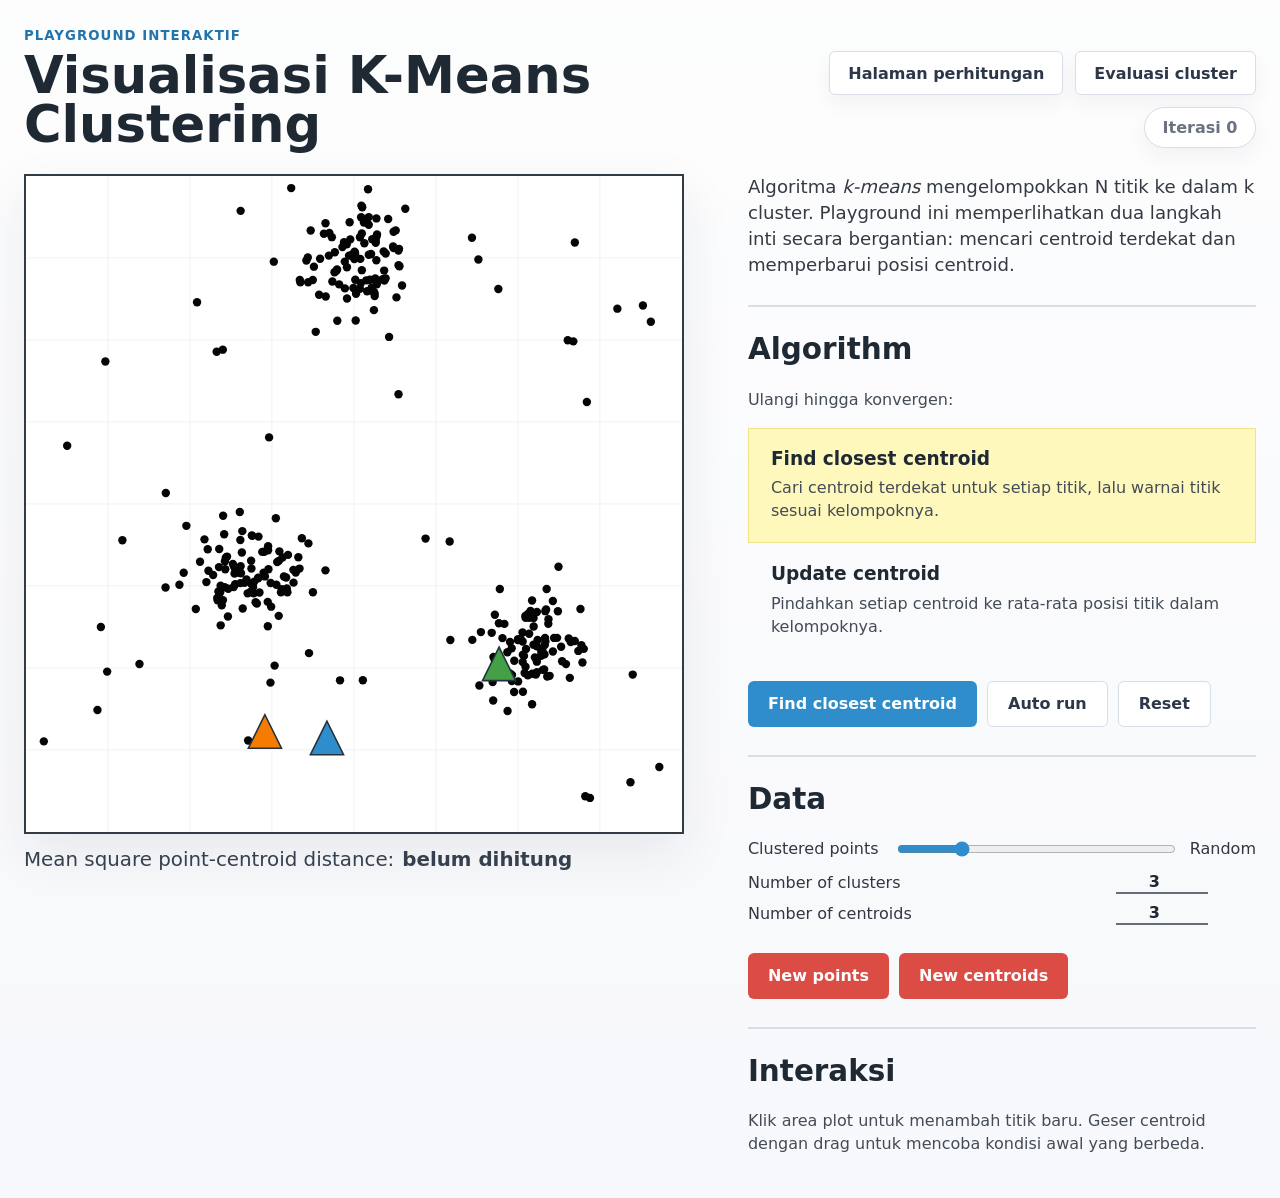
==== index.html @ 7e95393d "k-means" ====
<!doctype html>
<html lang="id">
  <head>
    <meta charset="utf-8" />
    <meta name="viewport" content="width=device-width, initial-scale=1" />
    <title>Visualisasi K-Means Clustering</title>
    <link rel="stylesheet" href="styles.css" />
  </head>
  <body>
    <main class="page-shell">
      <header class="topbar">
        <div>
          <p class="eyebrow">Playground Interaktif</p>
          <h1>Visualisasi K-Means Clustering</h1>
        </div>
        <nav class="page-actions" aria-label="Navigasi halaman">
          <a class="nav-button" href="calculation.html">Halaman perhitungan</a>
          <a class="nav-button" href="evaluation.html">Evaluasi cluster</a>
          <div class="status-pill" id="iterationStatus">Iterasi 0</div>
        </nav>
      </header>

      <section class="workspace" aria-label="Playground algoritma K-Means">
        <div class="plot-column">
          <div class="canvas-frame">
            <canvas id="plotCanvas" width="920" height="920" aria-label="Scatter plot K-Means"></canvas>
          </div>
          <div class="metric-row">
            <span>Mean square point-centroid distance:</span>
            <strong id="mseValue">belum dihitung</strong>
          </div>
        </div>

        <aside class="side-panel">
          <section class="intro">
            <p>
              Algoritma <em>k-means</em> mengelompokkan N titik ke dalam k cluster.
              Playground ini memperlihatkan dua langkah inti secara bergantian:
              mencari centroid terdekat dan memperbarui posisi centroid.
            </p>
          </section>

          <section class="algorithm-panel">
            <h2>Algorithm</h2>
            <p class="section-note">Ulangi hingga konvergen:</p>

            <div class="step-card active" id="assignCard">
              <h3>Find closest centroid</h3>
              <p>Cari centroid terdekat untuk setiap titik, lalu warnai titik sesuai kelompoknya.</p>
            </div>

            <div class="step-card" id="updateCard">
              <h3>Update centroid</h3>
              <p>Pindahkan setiap centroid ke rata-rata posisi titik dalam kelompoknya.</p>
            </div>

            <div class="action-row">
              <button class="primary-button" id="nextStepButton" type="button">Find closest centroid</button>
              <button class="ghost-button" id="runButton" type="button">Auto run</button>
              <button class="ghost-button" id="resetButton" type="button">Reset</button>
            </div>
          </section>

          <section class="data-panel">
            <h2>Data</h2>

            <label class="range-field">
              <span>Clustered points</span>
              <input id="spreadSlider" type="range" min="0" max="100" value="22" />
              <span>Random</span>
            </label>

            <label class="number-field">
              <span>Number of clusters</span>
              <input id="clusterInput" type="number" min="1" max="8" value="3" />
            </label>

            <label class="number-field">
              <span>Number of centroids</span>
              <input id="centroidInput" type="number" min="1" max="8" value="3" />
            </label>

            <div class="button-grid">
              <button class="danger-button" id="newPointsButton" type="button">New points</button>
              <button class="danger-button" id="newCentroidsButton" type="button">New centroids</button>
            </div>
          </section>

          <section class="tips-panel" aria-label="Petunjuk interaksi">
            <h2>Interaksi</h2>
            <p>Klik area plot untuk menambah titik baru. Geser centroid dengan drag untuk mencoba kondisi awal yang berbeda.</p>
          </section>
        </aside>
      </section>
    </main>

    <script src="app.js"></script>
  </body>
</html>
---- styles.css ----
:root {
  --bg: #f7f8fb;
  --panel: #ffffff;
  --ink: #1f2933;
  --muted: #6b7280;
  --line: #d8dde6;
  --soft-line: #e8ebf1;
  --accent: #2f8dcb;
  --accent-dark: #2274aa;
  --danger: #db4c45;
  --danger-dark: #ba342f;
  --highlight: #fff8bd;
  --shadow: 0 20px 50px rgba(31, 41, 51, 0.08);
}

* {
  box-sizing: border-box;
}

body {
  margin: 0;
  min-height: 100vh;
  background:
    linear-gradient(180deg, rgba(255, 255, 255, 0.74), rgba(247, 248, 251, 0.96)),
    var(--bg);
  color: var(--ink);
  font-family:
    Inter, ui-sans-serif, system-ui, -apple-system, BlinkMacSystemFont, "Segoe UI",
    sans-serif;
}

a,
button,
input {
  font: inherit;
}

a {
  color: inherit;
  text-decoration: none;
}

.page-shell {
  width: min(1480px, calc(100vw - 48px));
  margin: 0 auto;
  padding: 28px 0 42px;
}

.topbar {
  display: flex;
  align-items: end;
  justify-content: space-between;
  gap: 24px;
  margin-bottom: 26px;
}

.eyebrow {
  margin: 0 0 8px;
  color: var(--accent-dark);
  font-size: 0.83rem;
  font-weight: 800;
  letter-spacing: 0.08em;
  text-transform: uppercase;
}

h1 {
  margin: 0;
  font-size: clamp(2.35rem, 4vw, 4.9rem);
  line-height: 0.95;
  font-weight: 760;
  letter-spacing: 0;
}

.status-pill {
  min-width: 112px;
  border: 1px solid var(--line);
  border-radius: 999px;
  padding: 10px 16px;
  background: var(--panel);
  color: var(--muted);
  text-align: center;
  font-weight: 700;
  white-space: nowrap;
  box-shadow: 0 8px 20px rgba(31, 41, 51, 0.05);
}

.page-actions {
  display: flex;
  align-items: center;
  justify-content: end;
  gap: 12px;
  flex-wrap: wrap;
}

.nav-button {
  min-height: 44px;
  display: inline-flex;
  align-items: center;
  justify-content: center;
  border: 1px solid var(--line);
  border-radius: 6px;
  padding: 0 18px;
  background: var(--panel);
  color: #2d3748;
  font-weight: 780;
  box-shadow: 0 8px 20px rgba(31, 41, 51, 0.05);
  transition:
    background 140ms ease,
    box-shadow 140ms ease,
    transform 140ms ease;
}

.nav-button:hover {
  background: #f1f5f9;
  box-shadow: 0 10px 22px rgba(31, 41, 51, 0.12);
  transform: translateY(-1px);
}

.workspace {
  display: grid;
  grid-template-columns: minmax(520px, 1.13fr) minmax(360px, 0.87fr);
  gap: clamp(28px, 5vw, 78px);
  align-items: start;
}

.plot-column {
  min-width: 0;
}

.canvas-frame {
  position: relative;
  overflow: hidden;
  width: 100%;
  aspect-ratio: 1 / 1;
  border: 2px solid #333b45;
  background: #ffffff;
  box-shadow: var(--shadow);
  touch-action: none;
}

canvas {
  display: block;
  width: 100%;
  height: 100%;
  cursor: crosshair;
}

.metric-row {
  display: flex;
  flex-wrap: wrap;
  gap: 8px;
  margin-top: 14px;
  color: #374151;
  font-size: clamp(1.05rem, 1.55vw, 1.45rem);
  line-height: 1.25;
}

.metric-row strong {
  font-weight: 780;
}

.side-panel {
  display: grid;
  gap: 28px;
}

.intro,
.algorithm-panel,
.data-panel,
.tips-panel {
  border-top: 2px solid var(--line);
  padding-top: 28px;
}

.intro {
  border-top: 0;
  padding-top: 0;
}

.intro p {
  margin: 0;
  color: #343a43;
  font-size: clamp(1.04rem, 1.42vw, 1.45rem);
  line-height: 1.42;
}

h2 {
  margin: 0 0 24px;
  font-size: clamp(1.65rem, 2.3vw, 2.7rem);
  line-height: 1;
  letter-spacing: 0;
}

h3 {
  margin: 0 0 8px;
  font-size: clamp(1.15rem, 1.45vw, 1.75rem);
  line-height: 1.1;
  letter-spacing: 0;
}

.section-note,
.step-card p,
.tips-panel p {
  margin: 0;
  color: #434b56;
  font-size: clamp(1rem, 1.16vw, 1.25rem);
  line-height: 1.42;
}

.section-note {
  margin-bottom: 16px;
}

.step-card {
  border: 1px solid transparent;
  padding: 20px 22px;
  transition:
    background 180ms ease,
    border-color 180ms ease,
    transform 180ms ease;
}

.step-card.active {
  border-color: #eee589;
  background: var(--highlight);
  transform: translateX(0);
}

.action-row {
  display: flex;
  flex-wrap: wrap;
  gap: 10px;
  margin-top: 22px;
}

button {
  min-height: 46px;
  border: 0;
  border-radius: 6px;
  padding: 0 20px;
  color: #ffffff;
  font-weight: 780;
  line-height: 1;
  cursor: pointer;
  transition:
    transform 140ms ease,
    box-shadow 140ms ease,
    background 140ms ease;
}

button:hover {
  transform: translateY(-1px);
  box-shadow: 0 10px 22px rgba(31, 41, 51, 0.16);
}

button:active {
  transform: translateY(0);
  box-shadow: none;
}

button:focus-visible,
input:focus-visible {
  outline: 3px solid rgba(47, 141, 203, 0.35);
  outline-offset: 3px;
}

.primary-button {
  background: var(--accent);
}

.primary-button:hover {
  background: var(--accent-dark);
}

.ghost-button {
  border: 1px solid var(--line);
  background: #ffffff;
  color: #2d3748;
}

.ghost-button:hover {
  background: #f1f5f9;
}

.danger-button {
  background: var(--danger);
}

.danger-button:hover {
  background: var(--danger-dark);
}

.range-field {
  display: grid;
  grid-template-columns: max-content minmax(150px, 1fr) max-content;
  gap: 16px;
  align-items: center;
  margin-bottom: 12px;
  color: #303742;
  font-size: clamp(1rem, 1.18vw, 1.3rem);
}

input[type="range"] {
  width: 100%;
  accent-color: var(--accent);
}

.number-field {
  display: grid;
  grid-template-columns: minmax(180px, 1fr) 92px;
  gap: 14px;
  align-items: center;
  width: min(100%, 460px);
  margin-top: 8px;
  color: #303742;
  font-size: clamp(1rem, 1.18vw, 1.3rem);
}

.number-field input {
  width: 100%;
  border: 0;
  border-bottom: 2px solid #656d78;
  background: transparent;
  color: var(--ink);
  text-align: center;
  font-weight: 750;
}

.button-grid {
  display: flex;
  flex-wrap: wrap;
  gap: 10px;
  margin-top: 28px;
}

.calc-shell {
  width: min(1540px, calc(100vw - 48px));
}

.algorithm-paper {
  width: min(1120px, 100%);
  margin: 0 0 30px;
  border-top: 3px solid #303742;
  border-bottom: 3px solid #303742;
  background: rgba(255, 255, 255, 0.8);
  box-shadow: var(--shadow);
}

.paper-title {
  border-bottom: 2px solid #9ca3af;
  padding: 10px 20px 8px;
  font-family: Georgia, "Times New Roman", serif;
  font-size: clamp(1.35rem, 2.1vw, 2.15rem);
  line-height: 1.2;
}

.algorithm-paper ol {
  margin: 0;
  padding: 8px 20px 16px 74px;
  font-family: Georgia, "Times New Roman", serif;
  font-size: clamp(1.12rem, 1.7vw, 1.75rem);
  line-height: 1.38;
}

.algorithm-paper li {
  padding: 3px 10px;
}

.algorithm-paper li.active-line {
  background: var(--highlight);
  color: #101820;
}

.formula-band {
  display: grid;
  grid-template-columns: repeat(3, 1fr);
  gap: 16px;
  margin-bottom: 30px;
}

.formula-band > div {
  border-left: 4px solid var(--accent);
  background: var(--panel);
  padding: 18px 18px 18px 20px;
  box-shadow: var(--shadow);
}

.formula-band strong {
  display: block;
  margin-bottom: 8px;
  color: #0f172a;
  font-size: 1.05rem;
}

.formula-band span {
  color: #3f4752;
  font-size: 1.05rem;
  line-height: 1.42;
}

.fraction {
  display: inline-grid;
  grid-template-rows: auto auto;
  vertical-align: middle;
  margin: 0 4px;
  text-align: center;
  line-height: 1.05;
}

.fraction span:first-child {
  border-bottom: 1px solid currentColor;
}

.repeat-visual {
  margin-bottom: 30px;
  border: 1px solid var(--soft-line);
  border-radius: 8px;
  background: var(--panel);
  padding: 22px;
  box-shadow: var(--shadow);
}

.repeat-heading {
  display: grid;
  grid-template-columns: minmax(260px, 0.82fr) minmax(480px, 1.18fr);
  gap: 20px;
  align-items: start;
  margin-bottom: 20px;
}

.repeat-heading h2 {
  margin-bottom: 8px;
  font-size: clamp(1.45rem, 2vw, 2.15rem);
}

.repeat-heading p {
  margin: 0;
  color: var(--muted);
  line-height: 1.42;
}

.repeat-summary {
  display: grid;
  grid-template-columns: repeat(3, 1fr);
  gap: 10px;
}

.repeat-summary > div {
  border: 1px solid var(--soft-line);
  border-radius: 6px;
  background: #f8fafc;
  padding: 12px 14px;
}

.repeat-summary span {
  display: block;
  margin-bottom: 6px;
  color: var(--muted);
  font-size: 0.82rem;
  font-weight: 800;
  letter-spacing: 0.04em;
  text-transform: uppercase;
}

.repeat-summary strong {
  color: #1f2933;
  font-size: clamp(0.96rem, 1.2vw, 1.15rem);
}

.repeat-flow {
  display: grid;
  grid-template-columns: minmax(116px, 0.8fr) auto minmax(160px, 1fr) auto minmax(186px, 1fr) auto minmax(170px, 1fr);
  gap: 10px;
  align-items: stretch;
}

.repeat-node {
  border: 2px solid var(--soft-line);
  border-radius: 8px;
  background: #ffffff;
  padding: 16px;
  min-height: 92px;
}

.repeat-node span {
  display: block;
  margin-bottom: 8px;
  color: var(--muted);
  font-size: 0.82rem;
  font-weight: 800;
  letter-spacing: 0.05em;
  text-transform: uppercase;
}

.repeat-node strong {
  display: block;
  color: #1f2933;
  font-size: clamp(1rem, 1.28vw, 1.25rem);
  line-height: 1.18;
}

.repeat-node.active-repeat {
  border-color: #e6d75f;
  background: var(--highlight);
  box-shadow: inset 0 0 0 1px #fff2a0;
}

.repeat-node.done-repeat {
  border-color: rgba(47, 141, 203, 0.35);
  background: #eef8ff;
}

.repeat-connector {
  display: grid;
  place-items: center;
  color: #6b7280;
  font-weight: 900;
}

.calculation-workspace {
  display: grid;
  grid-template-columns: minmax(520px, 1.2fr) minmax(360px, 0.8fr);
  gap: clamp(28px, 4vw, 58px);
  align-items: start;
  margin-bottom: 34px;
}

.calculation-canvas-frame {
  aspect-ratio: 4 / 3;
}

.plot-legend {
  display: flex;
  flex-wrap: wrap;
  gap: 10px 16px;
  align-items: center;
  margin-top: 12px;
  color: #4b5563;
  font-size: 0.94rem;
  font-weight: 700;
}

.plot-legend span {
  display: inline-flex;
  align-items: center;
  gap: 7px;
}

.legend-dot {
  width: 11px;
  height: 11px;
  border-radius: 50%;
  background: #111827;
}

.legend-triangle {
  width: 0;
  height: 0;
  border-right: 8px solid transparent;
  border-bottom: 15px solid var(--accent);
  border-left: 8px solid transparent;
}

.legend-triangle.previous-centroid {
  border-bottom-color: transparent;
  filter: drop-shadow(0 0 0 #1f2933);
  position: relative;
}

.legend-triangle.previous-centroid::after {
  content: "";
  position: absolute;
  left: -6px;
  top: 4px;
  width: 10px;
  height: 10px;
  border: 2px dashed #6b7280;
  transform: rotate(45deg);
}

.legend-line {
  width: 26px;
  height: 2px;
  background: #6b7280;
  position: relative;
}

.legend-line::after {
  content: "";
  position: absolute;
  right: -1px;
  top: -4px;
  border-top: 5px solid transparent;
  border-bottom: 5px solid transparent;
  border-left: 8px solid #6b7280;
}

.metric-grid {
  display: grid;
  grid-template-columns: repeat(3, 1fr);
  gap: 12px;
  margin-top: 14px;
}

.metric-grid > div {
  border: 1px solid var(--soft-line);
  border-radius: 6px;
  background: var(--panel);
  padding: 14px 16px;
}

.metric-grid span {
  display: block;
  margin-bottom: 6px;
  color: var(--muted);
  font-size: 0.9rem;
  font-weight: 700;
}

.metric-grid strong {
  color: #1f2933;
  font-size: clamp(1rem, 1.25vw, 1.25rem);
}

.calculation-side .button-grid {
  display: grid;
  grid-template-columns: 1fr 1fr;
  margin-top: 22px;
}

.compact-field {
  width: 100%;
}

.tables-grid {
  display: grid;
  grid-template-columns: minmax(540px, 1.25fr) minmax(430px, 0.75fr);
  gap: 22px;
  align-items: start;
  margin-bottom: 22px;
}

.table-panel {
  overflow: hidden;
  border: 1px solid var(--soft-line);
  border-radius: 8px;
  background: var(--panel);
  box-shadow: var(--shadow);
}

.table-heading {
  padding: 20px 22px 14px;
  border-bottom: 1px solid var(--soft-line);
}

.table-heading h2 {
  margin-bottom: 8px;
  font-size: clamp(1.3rem, 1.7vw, 1.8rem);
}

.table-heading p {
  margin: 0;
  color: var(--muted);
  line-height: 1.35;
}

.table-wrap {
  overflow-x: auto;
}

table {
  width: 100%;
  border-collapse: collapse;
  min-width: 680px;
}

th,
td {
  border-bottom: 1px solid var(--soft-line);
  padding: 11px 12px;
  text-align: left;
  white-space: nowrap;
}

th {
  background: #f5f7fb;
  color: #465160;
  font-size: 0.84rem;
  letter-spacing: 0.04em;
  text-transform: uppercase;
}

td {
  color: #222a35;
  font-size: 0.96rem;
}

tbody tr:last-child td {
  border-bottom: 0;
}

.distance-min {
  background: #edf8ff;
  color: var(--accent-dark);
  font-weight: 800;
}

.cluster-badge {
  display: inline-flex;
  align-items: center;
  justify-content: center;
  min-width: 42px;
  border-radius: 999px;
  padding: 4px 10px;
  color: #ffffff;
  font-size: 0.82rem;
  font-weight: 800;
}

.muted-cell {
  color: #9ca3af;
}

.formula-cell {
  max-width: 240px;
  white-space: normal;
  line-height: 1.32;
}

.history-panel {
  margin-top: 0;
}

.history-table {
  min-width: 1080px;
}

.history-table td {
  vertical-align: top;
}

.history-list {
  display: grid;
  gap: 5px;
}

.history-list span {
  display: block;
  line-height: 1.28;
}

.decision-stop {
  color: #1f8a4c;
  font-weight: 800;
}

.decision-repeat {
  color: var(--accent-dark);
  font-weight: 800;
}

.evaluation-shell {
  width: min(1540px, calc(100vw - 48px));
}

.evaluation-intro {
  display: grid;
  grid-template-columns: 1fr 1fr;
  gap: 22px;
  margin-bottom: 30px;
}

.evaluation-intro > div {
  border: 1px solid var(--soft-line);
  border-radius: 8px;
  background: var(--panel);
  padding: 24px;
  box-shadow: var(--shadow);
}

.evaluation-intro h2 {
  margin-bottom: 10px;
  font-size: clamp(1.45rem, 2vw, 2.2rem);
}

.evaluation-intro p {
  margin: 0 0 18px;
  color: var(--muted);
  line-height: 1.42;
}

.formula-stack {
  display: grid;
  gap: 12px;
}

.formula-stack > div {
  border-left: 4px solid var(--accent);
  background: #f8fafc;
  padding: 14px 16px;
}

.formula-stack strong {
  display: block;
  margin-bottom: 6px;
  color: #111827;
}

.formula-stack span {
  color: #3f4752;
  line-height: 1.42;
}

.evaluation-workspace {
  display: grid;
  grid-template-columns: minmax(540px, 1.16fr) minmax(360px, 0.84fr);
  gap: clamp(28px, 4vw, 58px);
  align-items: start;
  margin-bottom: 24px;
}

.evaluation-canvas-frame {
  aspect-ratio: 4 / 3;
}

.evaluation-side .button-grid {
  display: grid;
  grid-template-columns: 1fr;
  margin-top: 22px;
}

.evaluation-range {
  margin-top: 14px;
}

.truth-ring {
  width: 16px;
  height: 16px;
  border: 3px solid #be123c;
  border-radius: 50%;
  background: transparent;
}

.truth-ring.truth-a {
  border-color: #be123c;
}

.silhouette-line {
  background: #db4c45;
}

.silhouette-line::after {
  border-left-color: #db4c45;
}

.selected-point-panel {
  border-top: 2px solid var(--line);
}

.selected-values {
  display: grid;
  grid-template-columns: repeat(3, 1fr);
  gap: 10px;
  margin-top: 18px;
}

.selected-values > div {
  border: 1px solid var(--soft-line);
  border-radius: 6px;
  background: #ffffff;
  padding: 12px;
}

.selected-values span {
  display: block;
  margin-bottom: 5px;
  color: var(--muted);
  font-size: 0.82rem;
  font-weight: 800;
  text-transform: uppercase;
}

.selected-values strong {
  color: #111827;
  font-size: 1.18rem;
}

.metric-dashboard {
  display: grid;
  grid-template-columns: repeat(4, 1fr);
  gap: 14px;
  margin-bottom: 24px;
}

.metric-card {
  border: 1px solid var(--soft-line);
  border-radius: 8px;
  background: var(--panel);
  padding: 18px;
  box-shadow: var(--shadow);
}

.metric-card span {
  display: block;
  margin-bottom: 8px;
  color: var(--muted);
  font-size: 0.82rem;
  font-weight: 800;
  letter-spacing: 0.05em;
  text-transform: uppercase;
}

.metric-card strong {
  display: block;
  margin-bottom: 7px;
  color: #111827;
  font-size: clamp(1.5rem, 2.1vw, 2.15rem);
}

.metric-card p {
  margin: 0;
  color: #5f6875;
  line-height: 1.32;
}

.calculation-detail-grid {
  display: grid;
  grid-template-columns: 1fr 1fr;
  gap: 18px;
  margin-bottom: 24px;
}

.detail-panel {
  overflow: hidden;
  border: 1px solid var(--soft-line);
  border-radius: 8px;
  background: var(--panel);
  box-shadow: var(--shadow);
}

.detail-heading {
  padding: 20px 22px 0;
}

.detail-heading span {
  display: block;
  margin-bottom: 7px;
  color: var(--accent-dark);
  font-size: 0.8rem;
  font-weight: 850;
  letter-spacing: 0.06em;
  text-transform: uppercase;
}

.detail-heading h2 {
  margin-bottom: 12px;
  font-size: clamp(1.28rem, 1.7vw, 1.75rem);
}

.detail-formula {
  margin: 0;
  padding: 0 22px 16px;
  color: #3f4752;
  line-height: 1.45;
}

.detail-table {
  min-width: 720px;
}

.detail-table td {
  vertical-align: top;
}

.secondary-detail-table {
  border-top: 1px solid var(--soft-line);
}

.evaluation-tables {
  margin-bottom: 22px;
}

.compact-table {
  min-width: 520px;
}

.truth-badge {
  display: inline-flex;
  align-items: center;
  justify-content: center;
  min-width: 34px;
  border: 2px solid #111827;
  border-radius: 999px;
  padding: 2px 9px;
  color: #111827;
  background: #ffffff;
  font-weight: 850;
}

.selected-row td {
  background: var(--highlight);
}

@media (max-width: 1060px) {
  .workspace {
    grid-template-columns: 1fr;
  }

  .calculation-workspace,
  .evaluation-workspace,
  .evaluation-intro,
  .calculation-detail-grid,
  .repeat-heading,
  .tables-grid,
  .formula-band {
    grid-template-columns: 1fr;
  }

  .metric-dashboard {
    grid-template-columns: repeat(2, 1fr);
  }

  .repeat-flow {
    grid-template-columns: 1fr;
  }

  .repeat-connector {
    min-height: 18px;
    transform: rotate(90deg);
  }

  .side-panel {
    grid-template-columns: 1fr 1fr;
    align-items: start;
  }

  .intro,
  .algorithm-panel,
  .data-panel,
  .tips-panel {
    border-top: 2px solid var(--line);
    padding-top: 24px;
  }
}

@media (max-width: 760px) {
  .page-shell {
    width: min(100% - 28px, 680px);
    padding-top: 20px;
  }

  .topbar {
    align-items: start;
    flex-direction: column;
    gap: 14px;
  }

  .page-actions {
    justify-content: start;
  }

  .side-panel {
    grid-template-columns: 1fr;
  }

  .algorithm-paper ol {
    padding-left: 48px;
  }

  .metric-grid,
  .repeat-summary,
  .selected-values,
  .metric-dashboard,
  .calculation-side .button-grid {
    grid-template-columns: 1fr;
  }

  .range-field {
    grid-template-columns: 1fr;
    gap: 6px;
  }

  .number-field {
    grid-template-columns: 1fr 76px;
  }

  button {
    width: 100%;
  }
}
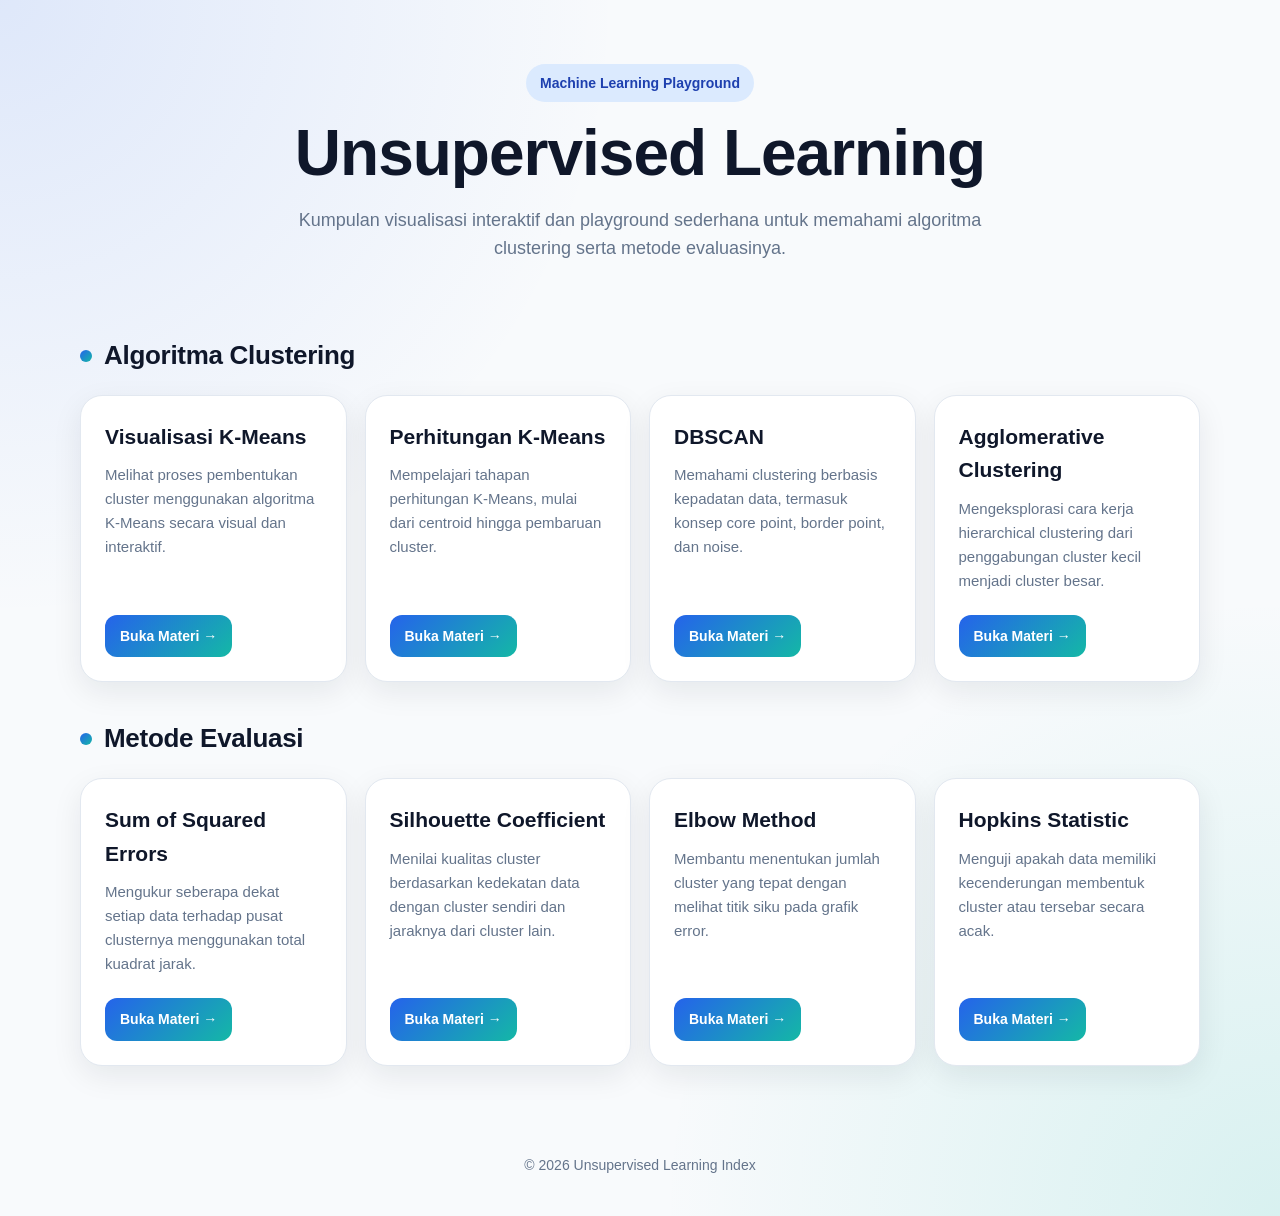
==== commit 11ef1b03: "index" ====
--- a/index.html
+++ b/index.html
@@ -1,99 +1,274 @@
-<!doctype html>
+<!DOCTYPE html>
 <html lang="id">
-  <head>
-    <meta charset="utf-8" />
-    <meta name="viewport" content="width=device-width, initial-scale=1" />
-    <title>Visualisasi K-Means Clustering</title>
-    <link rel="stylesheet" href="styles.css" />
-  </head>
-  <body>
-    <main class="page-shell">
-      <header class="topbar">
-        <div>
-          <p class="eyebrow">Playground Interaktif</p>
-          <h1>Visualisasi K-Means Clustering</h1>
-        </div>
-        <nav class="page-actions" aria-label="Navigasi halaman">
-          <a class="nav-button" href="calculation.html">Halaman perhitungan</a>
-          <a class="nav-button" href="evaluation.html">Evaluasi cluster</a>
-          <div class="status-pill" id="iterationStatus">Iterasi 0</div>
-        </nav>
-      </header>
-
-      <section class="workspace" aria-label="Playground algoritma K-Means">
-        <div class="plot-column">
-          <div class="canvas-frame">
-            <canvas id="plotCanvas" width="920" height="920" aria-label="Scatter plot K-Means"></canvas>
-          </div>
-          <div class="metric-row">
-            <span>Mean square point-centroid distance:</span>
-            <strong id="mseValue">belum dihitung</strong>
-          </div>
-        </div>
-
-        <aside class="side-panel">
-          <section class="intro">
-            <p>
-              Algoritma <em>k-means</em> mengelompokkan N titik ke dalam k cluster.
-              Playground ini memperlihatkan dua langkah inti secara bergantian:
-              mencari centroid terdekat dan memperbarui posisi centroid.
-            </p>
-          </section>
-
-          <section class="algorithm-panel">
-            <h2>Algorithm</h2>
-            <p class="section-note">Ulangi hingga konvergen:</p>
-
-            <div class="step-card active" id="assignCard">
-              <h3>Find closest centroid</h3>
-              <p>Cari centroid terdekat untuk setiap titik, lalu warnai titik sesuai kelompoknya.</p>
-            </div>
-
-            <div class="step-card" id="updateCard">
-              <h3>Update centroid</h3>
-              <p>Pindahkan setiap centroid ke rata-rata posisi titik dalam kelompoknya.</p>
-            </div>
-
-            <div class="action-row">
-              <button class="primary-button" id="nextStepButton" type="button">Find closest centroid</button>
-              <button class="ghost-button" id="runButton" type="button">Auto run</button>
-              <button class="ghost-button" id="resetButton" type="button">Reset</button>
-            </div>
-          </section>
-
-          <section class="data-panel">
-            <h2>Data</h2>
-
-            <label class="range-field">
-              <span>Clustered points</span>
-              <input id="spreadSlider" type="range" min="0" max="100" value="22" />
-              <span>Random</span>
-            </label>
-
-            <label class="number-field">
-              <span>Number of clusters</span>
-              <input id="clusterInput" type="number" min="1" max="8" value="3" />
-            </label>
-
-            <label class="number-field">
-              <span>Number of centroids</span>
-              <input id="centroidInput" type="number" min="1" max="8" value="3" />
-            </label>
-
-            <div class="button-grid">
-              <button class="danger-button" id="newPointsButton" type="button">New points</button>
-              <button class="danger-button" id="newCentroidsButton" type="button">New centroids</button>
-            </div>
-          </section>
-
-          <section class="tips-panel" aria-label="Petunjuk interaksi">
-            <h2>Interaksi</h2>
-            <p>Klik area plot untuk menambah titik baru. Geser centroid dengan drag untuk mencoba kondisi awal yang berbeda.</p>
-          </section>
-        </aside>
-      </section>
-    </main>
-
-    <script src="app.js"></script>
-  </body>
+<head>
+  <meta charset="UTF-8" />
+  <meta name="viewport" content="width=device-width, initial-scale=1.0" />
+  <title>Unsupervised Learning</title>
+  <style>
+    :root {
+      --primary: #2563eb;
+      --primary-dark: #1e40af;
+      --secondary: #14b8a6;
+      --bg: #f8fafc;
+      --card: #ffffff;
+      --text: #0f172a;
+      --muted: #64748b;
+      --border: #e2e8f0;
+      --shadow: 0 10px 30px rgba(15, 23, 42, 0.08);
+    }
+
+    * {
+      box-sizing: border-box;
+      margin: 0;
+      padding: 0;
+    }
+
+    body {
+      font-family: Arial, Helvetica, sans-serif;
+      background:
+        radial-gradient(circle at top left, rgba(37, 99, 235, 0.12), transparent 35%),
+        radial-gradient(circle at bottom right, rgba(20, 184, 166, 0.14), transparent 35%),
+        var(--bg);
+      color: var(--text);
+      line-height: 1.6;
+      min-height: 100vh;
+    }
+
+    header {
+      padding: 64px 20px 36px;
+      text-align: center;
+    }
+
+    .badge {
+      display: inline-block;
+      padding: 8px 14px;
+      border-radius: 999px;
+      background: #dbeafe;
+      color: var(--primary-dark);
+      font-size: 14px;
+      font-weight: 700;
+      margin-bottom: 18px;
+    }
+
+    h1 {
+      font-size: clamp(36px, 6vw, 64px);
+      line-height: 1.05;
+      margin-bottom: 18px;
+      letter-spacing: -1px;
+    }
+
+    .subtitle {
+      max-width: 760px;
+      margin: 0 auto;
+      color: var(--muted);
+      font-size: 18px;
+    }
+
+    main {
+      width: min(1120px, 92%);
+      margin: 0 auto 64px;
+    }
+
+    .section {
+      margin-top: 36px;
+    }
+
+    .section-title {
+      display: flex;
+      align-items: center;
+      gap: 12px;
+      margin-bottom: 18px;
+    }
+
+    .section-title span {
+      width: 12px;
+      height: 12px;
+      border-radius: 50%;
+      background: linear-gradient(135deg, var(--primary), var(--secondary));
+      flex: 0 0 auto;
+    }
+
+    h2 {
+      font-size: 26px;
+      letter-spacing: -0.3px;
+    }
+
+    .grid {
+      display: grid;
+      grid-template-columns: repeat(auto-fit, minmax(250px, 1fr));
+      gap: 18px;
+    }
+
+    .card {
+      background: var(--card);
+      border: 1px solid var(--border);
+      border-radius: 22px;
+      padding: 24px;
+      box-shadow: var(--shadow);
+      transition: transform 0.2s ease, box-shadow 0.2s ease, border-color 0.2s ease;
+      min-height: 190px;
+      display: flex;
+      flex-direction: column;
+      justify-content: space-between;
+    }
+
+    .card:hover {
+      transform: translateY(-5px);
+      box-shadow: 0 16px 40px rgba(15, 23, 42, 0.12);
+      border-color: rgba(37, 99, 235, 0.35);
+    }
+
+    .card h3 {
+      font-size: 21px;
+      margin-bottom: 10px;
+      color: var(--text);
+    }
+
+    .card p {
+      color: var(--muted);
+      font-size: 15px;
+      margin-bottom: 22px;
+    }
+
+    .card a {
+      display: inline-flex;
+      align-items: center;
+      justify-content: center;
+      width: fit-content;
+      gap: 8px;
+      padding: 10px 15px;
+      border-radius: 12px;
+      color: #ffffff;
+      background: linear-gradient(135deg, var(--primary), var(--secondary));
+      text-decoration: none;
+      font-weight: 700;
+      font-size: 14px;
+      transition: opacity 0.2s ease, transform 0.2s ease;
+    }
+
+    .card a:hover {
+      opacity: 0.92;
+      transform: scale(1.02);
+    }
+
+    .wide-card {
+      grid-column: 1 / -1;
+      min-height: 150px;
+    }
+
+    footer {
+      text-align: center;
+      color: var(--muted);
+      font-size: 14px;
+      padding: 24px 20px 40px;
+    }
+
+    @media (max-width: 640px) {
+      header {
+        padding-top: 44px;
+      }
+
+      .card {
+        padding: 20px;
+      }
+    }
+  </style>
+</head>
+<body>
+  <header>
+    <div class="badge">Machine Learning Playground</div>
+    <h1>Unsupervised Learning</h1>
+    <p class="subtitle">
+      Kumpulan visualisasi interaktif dan playground sederhana untuk memahami algoritma clustering serta metode evaluasinya.
+    </p>
+  </header>
+
+  <main>
+    <section class="section" aria-labelledby="algorithm-title">
+      <div class="section-title">
+        <span></span>
+        <h2 id="algorithm-title">Algoritma Clustering</h2>
+      </div>
+
+      <div class="grid">
+        <article class="card">
+          <div>
+            <h3>Visualisasi K-Means</h3>
+            <p>Melihat proses pembentukan cluster menggunakan algoritma K-Means secara visual dan interaktif.</p>
+          </div>
+          <a href="https://aazmhafidz09.github.io/clustering/K-means.html" target="_blank" rel="noopener noreferrer">Buka Materi →</a>
+        </article>
+
+        <article class="card">
+          <div>
+            <h3>Perhitungan K-Means</h3>
+            <p>Mempelajari tahapan perhitungan K-Means, mulai dari centroid hingga pembaruan cluster.</p>
+          </div>
+          <a href="https://aazmhafidz09.github.io/clustering/calculation.html" target="_blank" rel="noopener noreferrer">Buka Materi →</a>
+        </article>
+
+        <article class="card">
+          <div>
+            <h3>DBSCAN</h3>
+            <p>Memahami clustering berbasis kepadatan data, termasuk konsep core point, border point, dan noise.</p>
+          </div>
+          <a href="https://www.naftaliharris.com/blog/visualizing-dbscan-clustering/" target="_blank" rel="noopener noreferrer">Buka Materi →</a>
+        </article>
+
+        <article class="card">
+          <div>
+            <h3>Agglomerative Clustering</h3>
+            <p>Mengeksplorasi cara kerja hierarchical clustering dari penggabungan cluster kecil menjadi cluster besar.</p>
+          </div>
+          <a href="https://aazmhafidz09.github.io/clustering/agglomerative_hierarchical_clustering_playground" target="_blank" rel="noopener noreferrer">Buka Materi →</a>
+        </article>
+      </div>
+    </section>
+
+    <section class="section" aria-labelledby="evaluation-title">
+      <div class="section-title">
+        <span></span>
+        <h2 id="evaluation-title">Metode Evaluasi</h2>
+      </div>
+
+      <div class="grid">
+        <article class="card">
+          <div>
+            <h3>Sum of Squared Errors</h3>
+            <p>Mengukur seberapa dekat setiap data terhadap pusat clusternya menggunakan total kuadrat jarak.</p>
+          </div>
+          <a href="https://aazmhafidz09.github.io/clustering/SEE.html" target="_blank" rel="noopener noreferrer">Buka Materi →</a>
+        </article>
+
+        <article class="card">
+          <div>
+            <h3>Silhouette Coefficient</h3>
+            <p>Menilai kualitas cluster berdasarkan kedekatan data dengan cluster sendiri dan jaraknya dari cluster lain.</p>
+          </div>
+          <a href="https://aazmhafidz09.github.io/clustering/Silhouette_Coefficient.html" target="_blank" rel="noopener noreferrer">Buka Materi →</a>
+        </article>
+
+        <article class="card">
+          <div>
+            <h3>Elbow Method</h3>
+            <p>Membantu menentukan jumlah cluster yang tepat dengan melihat titik siku pada grafik error.</p>
+          </div>
+          <a href="https://aazmhafidz09.github.io/clustering/Elbow_Method.html" target="_blank" rel="noopener noreferrer">Buka Materi →</a>
+        </article>
+
+        <article class="card">
+          <div>
+            <h3>Hopkins Statistic</h3>
+            <p>Menguji apakah data memiliki kecenderungan membentuk cluster atau tersebar secara acak.</p>
+          </div>
+          <a href="https://aazmhafidz09.github.io/clustering/hopkins_statistic_playground.html" target="_blank" rel="noopener noreferrer">Buka Materi →</a>
+        </article>
+      </div>
+    </section>
+  </main>
+
+  <footer>
+    <p>© 2026 Unsupervised Learning Index</p>
+  </footer>
+</body>
 </html>
